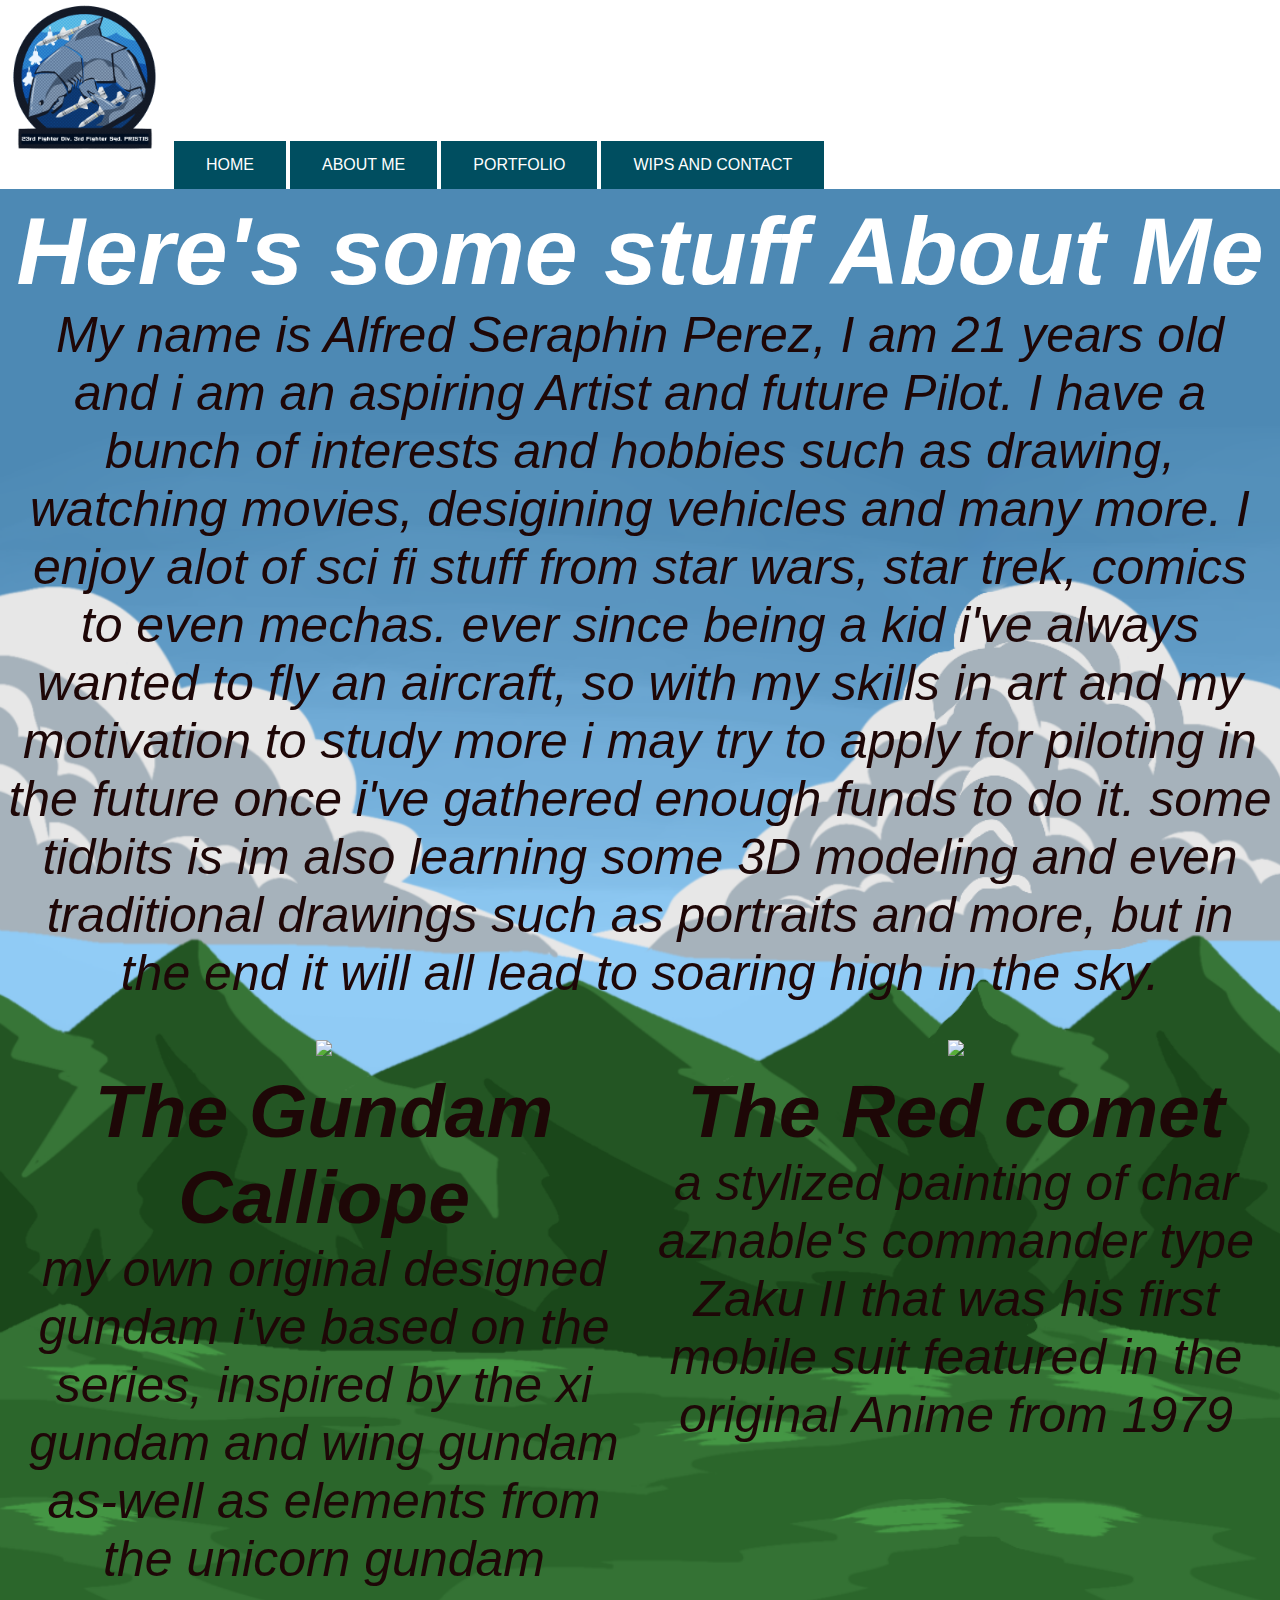
==== about.html @ b637560e "Portfolio" ====
<!DOCTYPE html>
<html>
    <head> 
        <meta charset="utf-8">
        <meta name="viewport" content="width=device-width initial-scale=1"> 
        <link rel="stylesheet" type="text/css" href="Cssportfolio.css">
  
    </head>
    <body>
        <img src="LoGo.png" width="170" height="auto">
     <a href="index.html">HOME</a>
     <a href="about.html">ABOUT ME</a> 
     <a href="portfolio.html">PORTFOLIO</a> 
     <a href="contact.html">WIPS AND CONTACT</a> 
        
    <!--About Me Page-->
<section class="ABOUT ME" id="ABOUT ME">
    <div class="row3"> 
        <h1> Here's some stuff About Me</h1>     
        <summary>
                My name is Alfred Seraphin Perez, I am 21 years old and i am an aspiring Artist and future Pilot. I have a bunch of interests and hobbies such as drawing, watching movies, desigining vehicles and many more. I enjoy alot of sci fi stuff from star wars, star trek, comics to even mechas. ever since being a kid i've always wanted to fly an aircraft, so with my skills in art and my motivation to study more i may try to apply for piloting in the future once i've gathered enough funds to do it. some tidbits is im also learning some 3D modeling and even traditional drawings such as portraits and more, but in the end it will all lead to soaring high in the sky.
            </summary>
                <div class="column3"><image src="GundamCalliope.png" width="auto" height="1200"> </image>
                    <h2> The Gundam Calliope </h2>
                    <p> my own original designed gundam i've based on the series, inspired by the xi gundam and wing gundam as-well as elements from the unicorn gundam</p>
                    
                </div>    
                    
                    <div class="column3"><image src="Zaku_II.png" width="auto" height="1200"></image>
                        <h2> The Red comet </h2>
                        <p> a stylized painting of char aznable's commander type Zaku II that was his first mobile suit featured in the original Anime from 1979 </p>
                        
                </div>
    </div>
        <!--put about me page here-->
    </section>
    </body>
---- Cssportfolio.css ----
*{ box-sizing: border-box;
    margin: 0;
    padding: 0;

}
a { background-color: #004e60; /* Green */
    border: none;
    color: white;
    padding: 15px 32px;
    text-align: center;
    text-decoration: none;
    display: inline-block;
    font-size: 16px;
    font-family: Verdana, Geneva, Tahoma, sans-serif;
}
h1 {font-family: Verdana, Geneva, Tahoma, sans-serif;
    font-size: 190%;
    color: rgb(255, 255, 255);
    
}

body {
        background-image:url(Shelter.png);
        background-size: cover;
}

ul {
    list-style-type: none;
    margin: 0px;
    padding: 0px;
  }
.row2 { margin: 8px, -12px;
    text-align: center;
    font-size: 25px;
    font-family: 'Trebuchet MS', 'Lucida Sans Unicode', 'Lucida Grande', 'Lucida Sans', Arial, sans-serif;
    color: #1e0707;
    background-image: url(sky2.png);
    background-size: cover;
}
.row2, .row2 > .column2 {padding: 8px; 
}

.column2 {float: center;
    width: 100%;
    
  }
.row2:after { content: " "; display: table; clear:both;
    }
.row3 { margin: 8px, -12px;
        text-align: center;
        font-size: 50px;
        font-style: italic;
        font-family: 'Trebuchet MS', 'Lucida Sans Unicode', 'Lucida Grande', 'Lucida Sans', Arial, sans-serif;
        color: #1e0707;
        background-image: url(mountains.png);
        background-size: cover;
    }
.row3, .row3 > .column3 {padding: 8px; 
    }
    
.column3 {float: left;
        width: 50%;
        
      }
.row3:after { content: " "; display: table; clear:both;
        }
.row {  margin: 8px, -16px; 
        text-align: center;
        font-size: large;
        font-family: 'Trebuchet MS', 'Lucida Sans Unicode', 'Lucida Grande', 'Lucida Sans', Arial, sans-serif;
        color: #ffffff;
        background-image:url(FFbackground.png);
        background-size: cover;
        }
.row, .row > .column {padding: 8px; 
}

.column {float: left;
    width: 25%;
    
  }
.column { cursor: pointer;
    transition: .01 ease;
  }
.column:hover {
    transform: scale(1.4);


}
#myImg {
    border-radius: 5px;
    cursor: pointer;
    transition: 0.3s;
  }
  
  #myImg:hover {opacity: 0.7;}
  
  /* The Modal (background) */
  .modal {
    display: none; /* Hidden by default */
    position: fixed; /* Stay in place */
    z-index: 1; /* Sit on top */
    padding-top: 100px; /* Location of the box */
    left: 0;
    top: 0;
    width: 100%; /* Full width */
    height: 100%; /* Full height */
    overflow: auto; /* Enable scroll if needed */
    background-color: rgb(0,0,0); /* Fallback color */
    background-color: rgba(0,0,0,0.9); /* Black w/ opacity */
  }
  
  /* Modal Content (image) */
  .modal-content {
    margin: auto;
    display: block;
    width: 80%;
    max-width: 700px;
  }
  
  /* Caption of Modal Image */
  #caption {
    margin: auto;
    display: block;
    width: 80%;
    max-width: 700px;
    text-align: center;
    color: #ccc;
    padding: 10px 0;
    height: 150px;
  }
  
  /* Add Animation */
  .modal-content, #caption {  
    animation-name: zoom;
    animation-duration: 0.6s;
  }
  
  @keyframes zoom {
    from {transform: scale(0.1)} 
    to {transform: scale(1)}
  }
  
  /* The Close Button */
  .close {
    position: absolute;
    top: 15px;
    right: 35px;
    color: #f1f1f1;
    font-size: 40px;
    font-weight: bold;
    transition: 0.3s;
  }
  
  .close:hover,
  .close:focus {
    color: #bbb;
    text-decoration: none;
    cursor: pointer;
}
/* 100% Image Width on Smaller Screens */
@media only screen and (max-width: 700px){
} .modal-content {
      width: 100%;
    }
 
    .row:after { content: " "; display: table; clear:both;


}

@media screen and (max-width: 900px){.column {
    width: 50%;
}
    
}
@media screen and (max-width: 600px){.column {
    width: 100%;
}
    
}
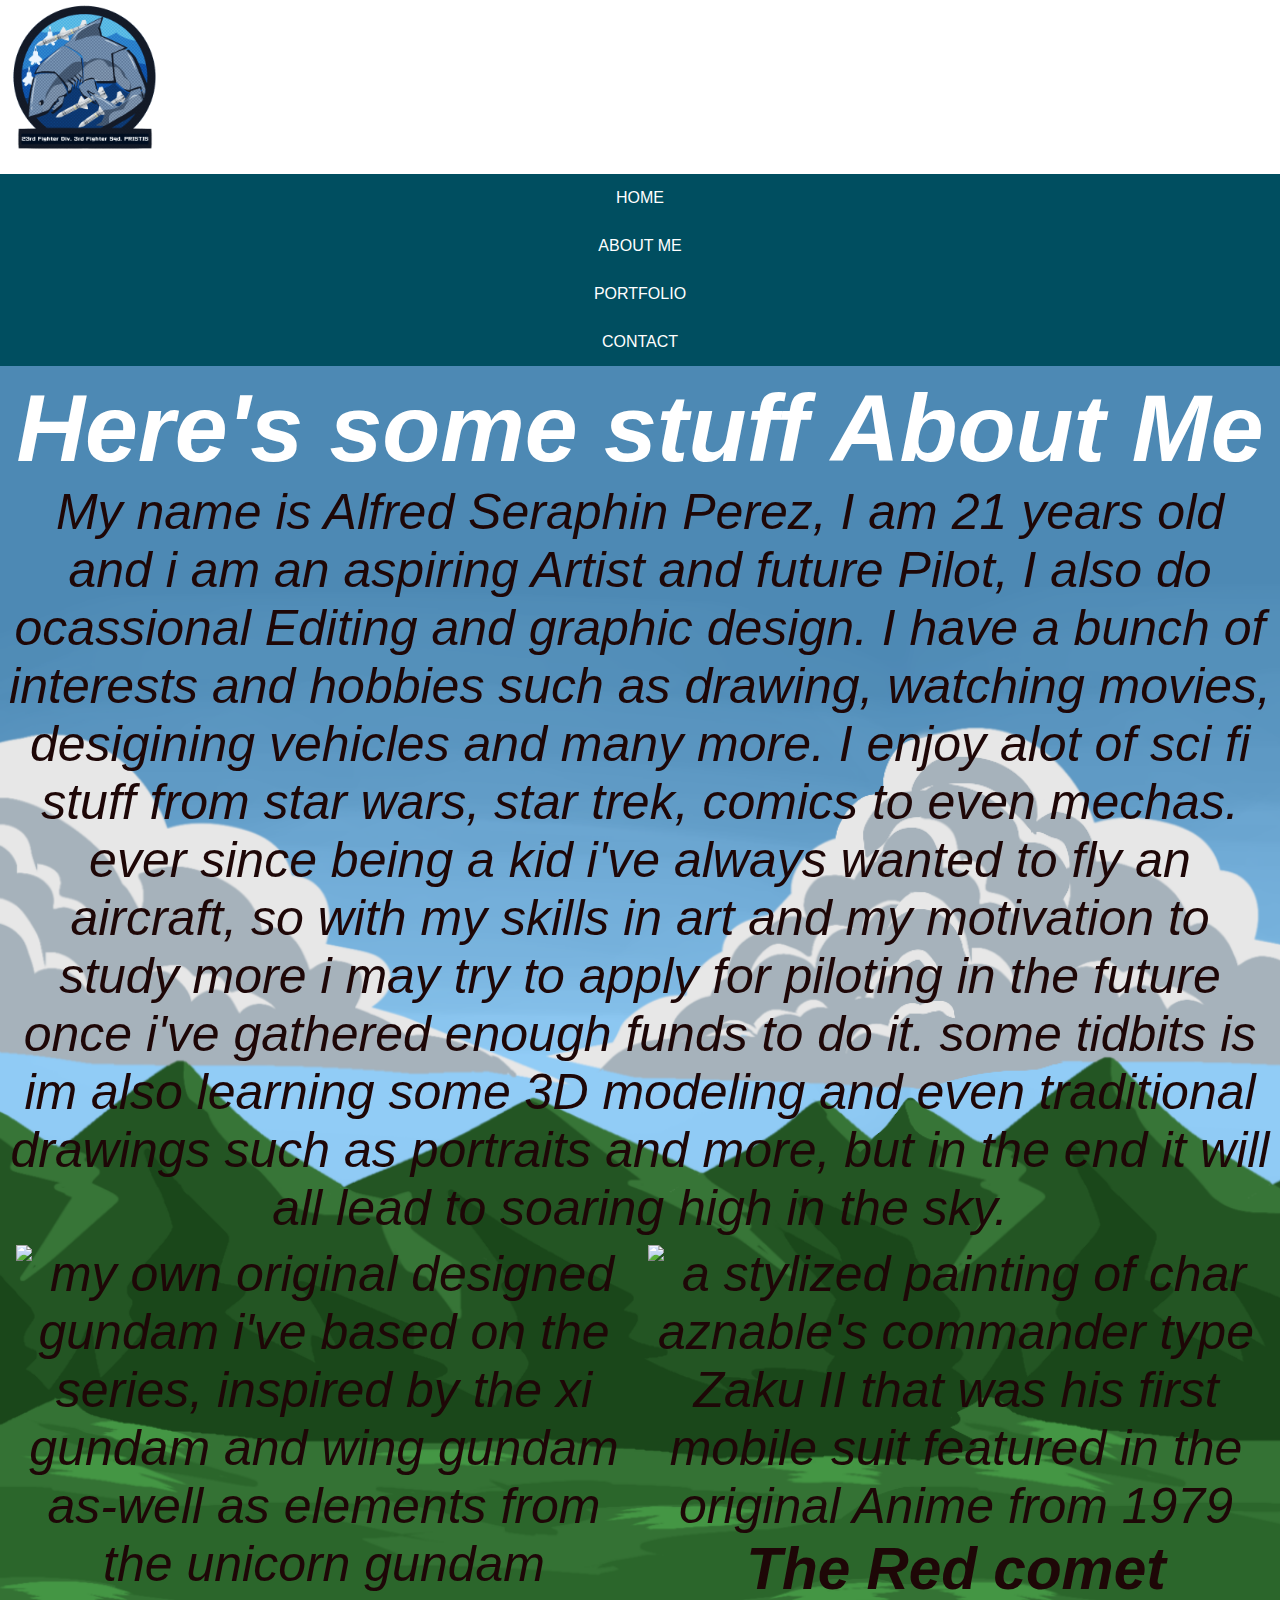
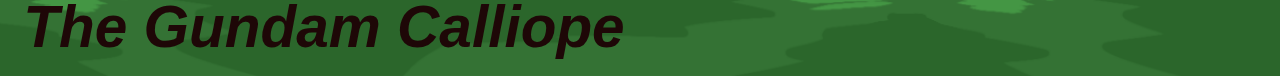
==== commit 5ea601b1: "modified" ====
--- a/about.html
+++ b/about.html
@@ -2,7 +2,7 @@
 <html>
     <head> 
         <meta charset="utf-8">
-        <meta name="viewport" content="width=device-width initial-scale=1"> 
+        <meta name="viewport" content="width=device-width initial-scale=1.0">  
         <link rel="stylesheet" type="text/css" href="Cssportfolio.css">
   
     </head>
@@ -11,26 +11,29 @@
      <a href="index.html">HOME</a>
      <a href="about.html">ABOUT ME</a> 
      <a href="portfolio.html">PORTFOLIO</a> 
-     <a href="contact.html">WIPS AND CONTACT</a> 
+     <a href="contact.html">CONTACT</a> 
         
     <!--About Me Page-->
 <section class="ABOUT ME" id="ABOUT ME">
     <div class="row3"> 
         <h1> Here's some stuff About Me</h1>     
-        <summary>
-                My name is Alfred Seraphin Perez, I am 21 years old and i am an aspiring Artist and future Pilot. I have a bunch of interests and hobbies such as drawing, watching movies, desigining vehicles and many more. I enjoy alot of sci fi stuff from star wars, star trek, comics to even mechas. ever since being a kid i've always wanted to fly an aircraft, so with my skills in art and my motivation to study more i may try to apply for piloting in the future once i've gathered enough funds to do it. some tidbits is im also learning some 3D modeling and even traditional drawings such as portraits and more, but in the end it will all lead to soaring high in the sky.
+        <summary style="font-size: 100%;">
+                My name is Alfred Seraphin Perez, I am 21 years old and i am an aspiring Artist and future Pilot, I also do ocassional Editing and graphic design. I have a bunch of interests and hobbies such as drawing, watching movies, desigining vehicles and many more. I enjoy alot of sci fi stuff from star wars, star trek, comics to even mechas. ever since being a kid i've always wanted to fly an aircraft, so with my skills in art and my motivation to study more i may try to apply for piloting in the future once i've gathered enough funds to do it. some tidbits is im also learning some 3D modeling and even traditional drawings such as portraits and more, but in the end it will all lead to soaring high in the sky.
             </summary>
-                <div class="column3"><image src="GundamCalliope.png" width="auto" height="1200"> </image>
-                    <h2> The Gundam Calliope </h2>
-                    <p> my own original designed gundam i've based on the series, inspired by the xi gundam and wing gundam as-well as elements from the unicorn gundam</p>
+                <div class="column3"><img class="myImg3" image src="GundamCalliope.png" alt="my own original designed gundam i've based on the series, inspired by the xi gundam and wing gundam as-well as elements from the unicorn gundam" style="width:100%;"> </image>
+                    <h3> The Gundam Calliope </h3>
                     
                 </div>    
                     
-                    <div class="column3"><image src="Zaku_II.png" width="auto" height="1200"></image>
-                        <h2> The Red comet </h2>
-                        <p> a stylized painting of char aznable's commander type Zaku II that was his first mobile suit featured in the original Anime from 1979 </p>
-                        
-                </div>
+                    <div class="column3"><img class="myImg3" image src="Zaku_II.png" alt="a stylized painting of char aznable's commander type Zaku II that was his first mobile suit featured in the original Anime from 1979" style="width:100%;"></image>
+                        <h3> The Red comet </h3>                       
+                        <div id="myModal" class="modal">
+                            <span class="close">&times;</span>
+                            <img class="modal-content" id="img01">
+                            <div id="caption"></div>
+                    </div>
+                
+                <script src="Javaforportfolio.js"></script>
     </div>
         <!--put about me page here-->
     </section>
--- a/Cssportfolio.css
+++ b/Cssportfolio.css
@@ -12,6 +12,7 @@
     display: inline-block;
     font-size: 16px;
     font-family: Verdana, Geneva, Tahoma, sans-serif;
+    width: 100%;
 }
 h1 {font-family: Verdana, Geneva, Tahoma, sans-serif;
     font-size: 190%;
@@ -36,6 +37,7 @@
     color: #1e0707;
     background-image: url(sky2.png);
     background-size: cover;
+    width: 100%;
 }
 .row2, .row2 > .column2 {padding: 8px; 
 }
@@ -54,14 +56,23 @@
         color: #1e0707;
         background-image: url(mountains.png);
         background-size: cover;
+        width: 100%;
     }
 .row3, .row3 > .column3 {padding: 8px; 
     }
     
 .column3 {float: left;
         width: 50%;
+        padding: 20px;
         
       }
+      .column3 { cursor: pointer;
+        transition: .01 ease;
+      }
+    .column3:hover {
+        transform: scale(1.01);
+    }
+
 .row3:after { content: " "; display: table; clear:both;
         }
 .row {  margin: 8px, -16px; 
@@ -72,18 +83,32 @@
         background-image:url(FFbackground.png);
         background-size: cover;
         }
-.row, .row > .column {padding: 8px; 
-}
-
-.column {float: left;
+.row, .row > .gallery {padding: 8px; 
+}
+.row{
+  display: -ms-flexbox; /* IE10 */
+  display: flex;
+  -ms-flex-wrap: wrap; /* IE10 */
+  flex-wrap: wrap;
+  padding: 0 4px;
+}
+.column img {
+  margin-top: 8px;
+  vertical-align: middle;
+  width: 100%;
+}
+
+.column {-ms-flex: 25%; /* IE10 */
+  flex: 25%;
     width: 25%;
+    padding: 15px;
     
   }
 .column { cursor: pointer;
     transition: .01 ease;
   }
 .column:hover {
-    transform: scale(1.4);
+    opacity: 80%;
 
 
 }
@@ -166,7 +191,6 @@
  
     .row:after { content: " "; display: table; clear:both;
 
-
 }
 
 @media screen and (max-width: 900px){.column {
@@ -177,5 +201,22 @@
 @media screen and (max-width: 600px){.column {
     width: 100%;
 }
-    
-}
+/* Responsive layout - makes a two column-layout instead of four columns */
+@media screen and (max-width: 800px) {
+  .column {
+    -ms-flex: 50%;
+    flex: 50%;
+    max-width: 50%;
+  }
+}
+
+/* Responsive layout - makes the two columns stack on top of each other instead of next to each other */
+@media screen and (max-width: 600px) {
+  .column {
+    -ms-flex: 100%;
+    flex: 100%;
+    max-width: 100%;
+  }
+} 
+}
+
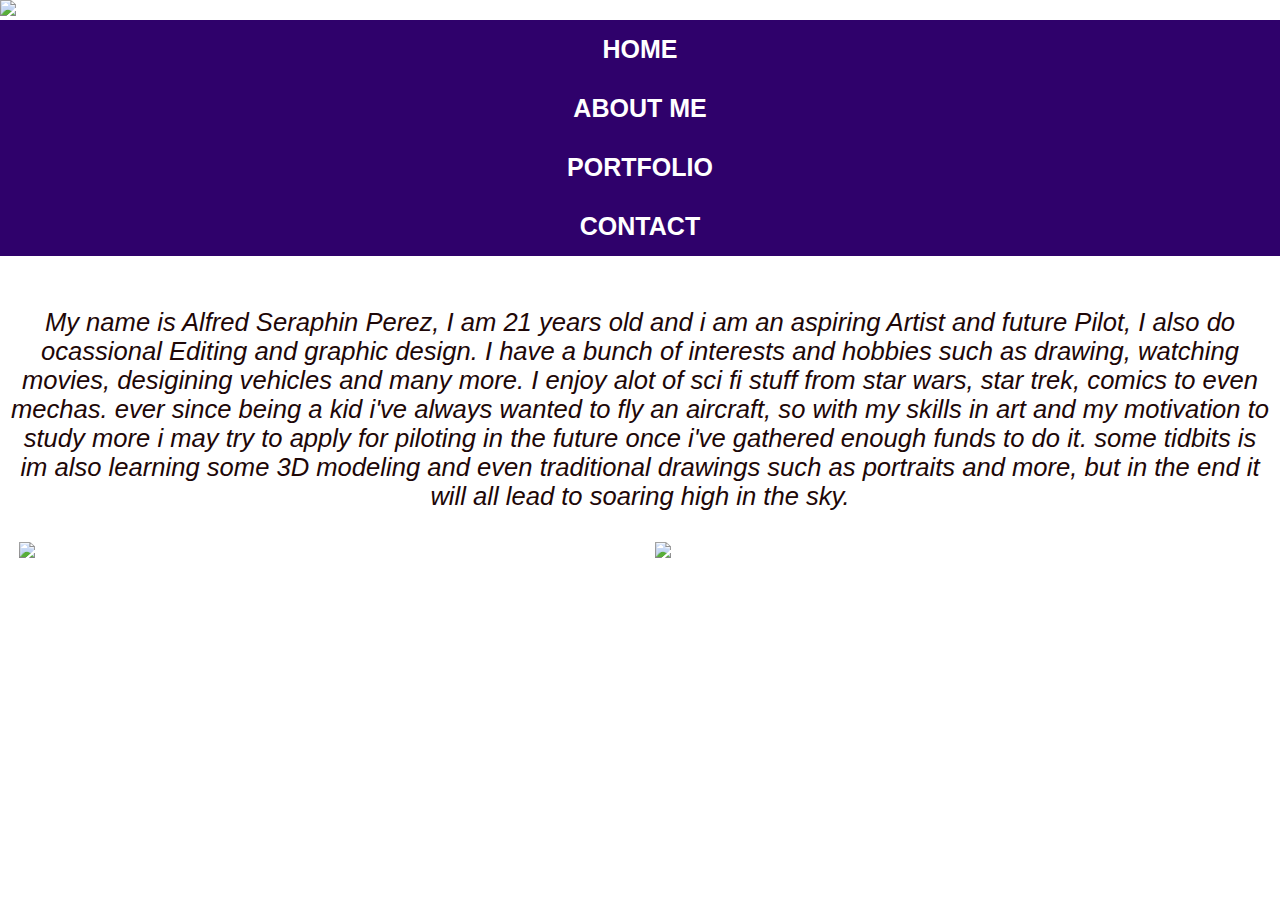
==== commit 4d6e87bf: "update 2" ====
--- a/about.html
+++ b/about.html
@@ -14,26 +14,31 @@
      <a href="contact.html">CONTACT</a> 
         
     <!--About Me Page-->
-<section class="ABOUT ME" id="ABOUT ME">
-    <div class="row3"> 
-        <h1> Here's some stuff About Me</h1>     
-        <summary style="font-size: 100%;">
+<section  class="ABOUT ME" id="ABOUT ME">
+    <div class="row3"><h1 style="font-size:3vw;"> Here's some stuff About Me</h1>     
+        <summary style="font-size:2vw;">
                 My name is Alfred Seraphin Perez, I am 21 years old and i am an aspiring Artist and future Pilot, I also do ocassional Editing and graphic design. I have a bunch of interests and hobbies such as drawing, watching movies, desigining vehicles and many more. I enjoy alot of sci fi stuff from star wars, star trek, comics to even mechas. ever since being a kid i've always wanted to fly an aircraft, so with my skills in art and my motivation to study more i may try to apply for piloting in the future once i've gathered enough funds to do it. some tidbits is im also learning some 3D modeling and even traditional drawings such as portraits and more, but in the end it will all lead to soaring high in the sky.
             </summary>
-                <div class="column3"><img class="myImg3" image src="GundamCalliope.png" alt="my own original designed gundam i've based on the series, inspired by the xi gundam and wing gundam as-well as elements from the unicorn gundam" style="width:100%;"> </image>
-                    <h3> The Gundam Calliope </h3>
+        </div>
+    
+    <div class="row"> 
+        
+                <div class="column"><img class="myImg" image src="GundamCalliope.png" alt="my own original designed gundam i've based on the series, inspired by the xi gundam and wing gundam as-well as elements from the unicorn gundam." style="width:100%;"> </image>
+                    <h3 style="font-size:2vw;"> The Gundam Calliope </h3>
+                   
                     
                 </div>    
                     
-                    <div class="column3"><img class="myImg3" image src="Zaku_II.png" alt="a stylized painting of char aznable's commander type Zaku II that was his first mobile suit featured in the original Anime from 1979" style="width:100%;"></image>
-                        <h3> The Red comet </h3>                       
-                        <div id="myModal" class="modal">
-                            <span class="close">&times;</span>
-                            <img class="modal-content" id="img01">
-                            <div id="caption"></div>
-                    </div>
-                
-                <script src="Javaforportfolio.js"></script>
+                    <div class="column"><img class="myImg" image src="Zaku_II.png" alt="a stylized painting of char aznable's commander type Zaku II that was his first mobile suit featured in the original Anime from 1979." style="width:100%;"></image>
+                        <h3 style="font-size:2vw;"> The Red comet </h3>
+                        
+                    </div>                       
+                    <div id="myModal" class="modal">
+                        <span class="close">&times;</span>
+                        <img class="modal-content" id="img01">
+                        <div id="caption"></div>
+                      <script src="Javaforportfolio.js"></script>
+            </div>
     </div>
         <!--put about me page here-->
     </section>
--- a/Cssportfolio.css
+++ b/Cssportfolio.css
@@ -3,16 +3,17 @@
     padding: 0;
 
 }
-a { background-color: #004e60; /* Green */
+a { background-color: #2f016b; /* Green */
     border: none;
     color: white;
     padding: 15px 32px;
     text-align: center;
     text-decoration: none;
     display: inline-block;
-    font-size: 16px;
+    font-size: 25px;
     font-family: Verdana, Geneva, Tahoma, sans-serif;
     width: 100%;
+    font-weight: bolder;
 }
 h1 {font-family: Verdana, Geneva, Tahoma, sans-serif;
     font-size: 190%;
@@ -24,7 +25,12 @@
         background-image:url(Shelter.png);
         background-size: cover;
 }
-
+a { cursor: pointer;
+  transition: .01 ease;
+}
+a:hover {
+  opacity: 70%;
+}
 ul {
     list-style-type: none;
     margin: 0px;
@@ -70,9 +76,8 @@
         transition: .01 ease;
       }
     .column3:hover {
-        transform: scale(1.01);
-    }
-
+        opacity: 90%;
+    }
 .row3:after { content: " "; display: table; clear:both;
         }
 .row {  margin: 8px, -16px; 
@@ -104,10 +109,10 @@
     padding: 15px;
     
   }
-.column { cursor: pointer;
+.column img { cursor: pointer;
     transition: .01 ease;
   }
-.column:hover {
+.column img:hover {
     opacity: 80%;
 
 
@@ -140,7 +145,7 @@
     margin: auto;
     display: block;
     width: 80%;
-    max-width: 700px;
+    max-width: 1500px;
   }
   
   /* Caption of Modal Image */
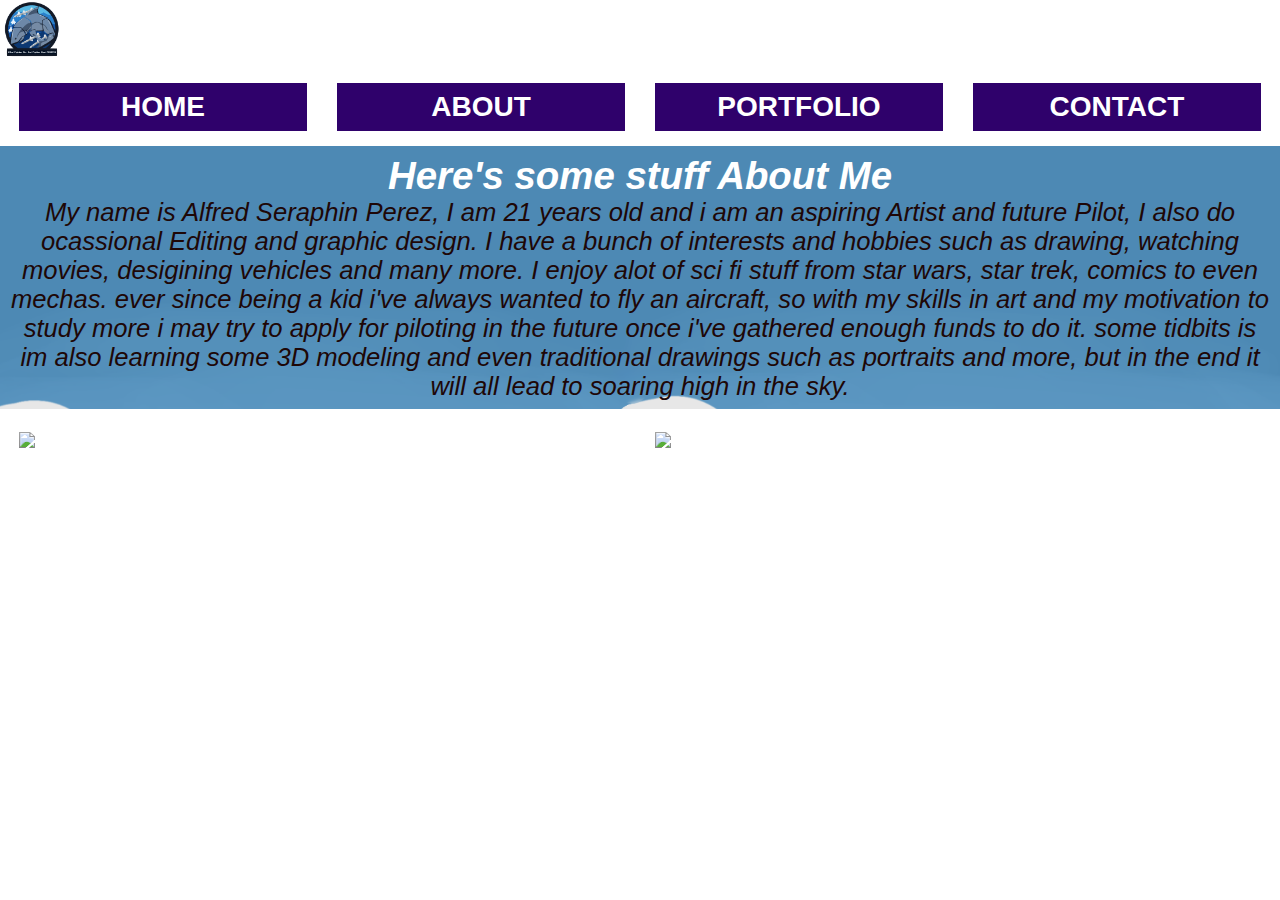
==== commit d712fe7e: "update fix" ====
--- a/about.html
+++ b/about.html
@@ -4,14 +4,20 @@
         <meta charset="utf-8">
         <meta name="viewport" content="width=device-width initial-scale=1.0">  
         <link rel="stylesheet" type="text/css" href="Cssportfolio.css">
-  
+        <img src="LoGo.png" style="width:5%;">
+        <audio id="player" controls autoplay loop>
+            <source src="BreakingDimensions.mp3" type="audio/mp3">
+            <source src="BreakingDimensions.ogg" type="audio/ogg">
+        </audio>
     </head>
     <body>
-        <img src="LoGo.png" width="170" height="auto">
-     <a href="index.html">HOME</a>
-     <a href="about.html">ABOUT ME</a> 
-     <a href="portfolio.html">PORTFOLIO</a> 
-     <a href="contact.html">CONTACT</a> 
+        
+        <div class="row">
+            <div class="column" ><a href="index.html">HOME</a></div>
+            <div class="column"><a href="about.html">ABOUT</a></div> 
+            <div class="column"><a href="portfolio.html">PORTFOLIO</a> </div>
+            <div class="column"><a href="contact.html">CONTACT</a> </div>
+       </div> 
         
     <!--About Me Page-->
 <section  class="ABOUT ME" id="ABOUT ME">
--- a/Cssportfolio.css
+++ b/Cssportfolio.css
@@ -1,16 +1,18 @@
 *{ box-sizing: border-box;
     margin: 0;
     padding: 0;
-
-}
+}
+
+
+
 a { background-color: #2f016b; /* Green */
     border: none;
     color: white;
-    padding: 15px 32px;
+    padding: 8px 8px;
     text-align: center;
     text-decoration: none;
     display: inline-block;
-    font-size: 25px;
+    font-size: 28px;
     font-family: Verdana, Geneva, Tahoma, sans-serif;
     width: 100%;
     font-weight: bolder;
@@ -22,7 +24,7 @@
 }
 
 body {
-        background-image:url(Shelter.png);
+        background-image:url(FFbackground.png);
         background-size: cover;
 }
 a { cursor: pointer;
@@ -198,14 +200,7 @@
 
 }
 
-@media screen and (max-width: 900px){.column {
-    width: 50%;
-}
-    
-}
-@media screen and (max-width: 600px){.column {
-    width: 100%;
-}
+
 /* Responsive layout - makes a two column-layout instead of four columns */
 @media screen and (max-width: 800px) {
   .column {
@@ -223,5 +218,8 @@
     max-width: 100%;
   }
 } 
-}
-
+
+
+audio::-webkit-media-controls {
+  display: none;
+}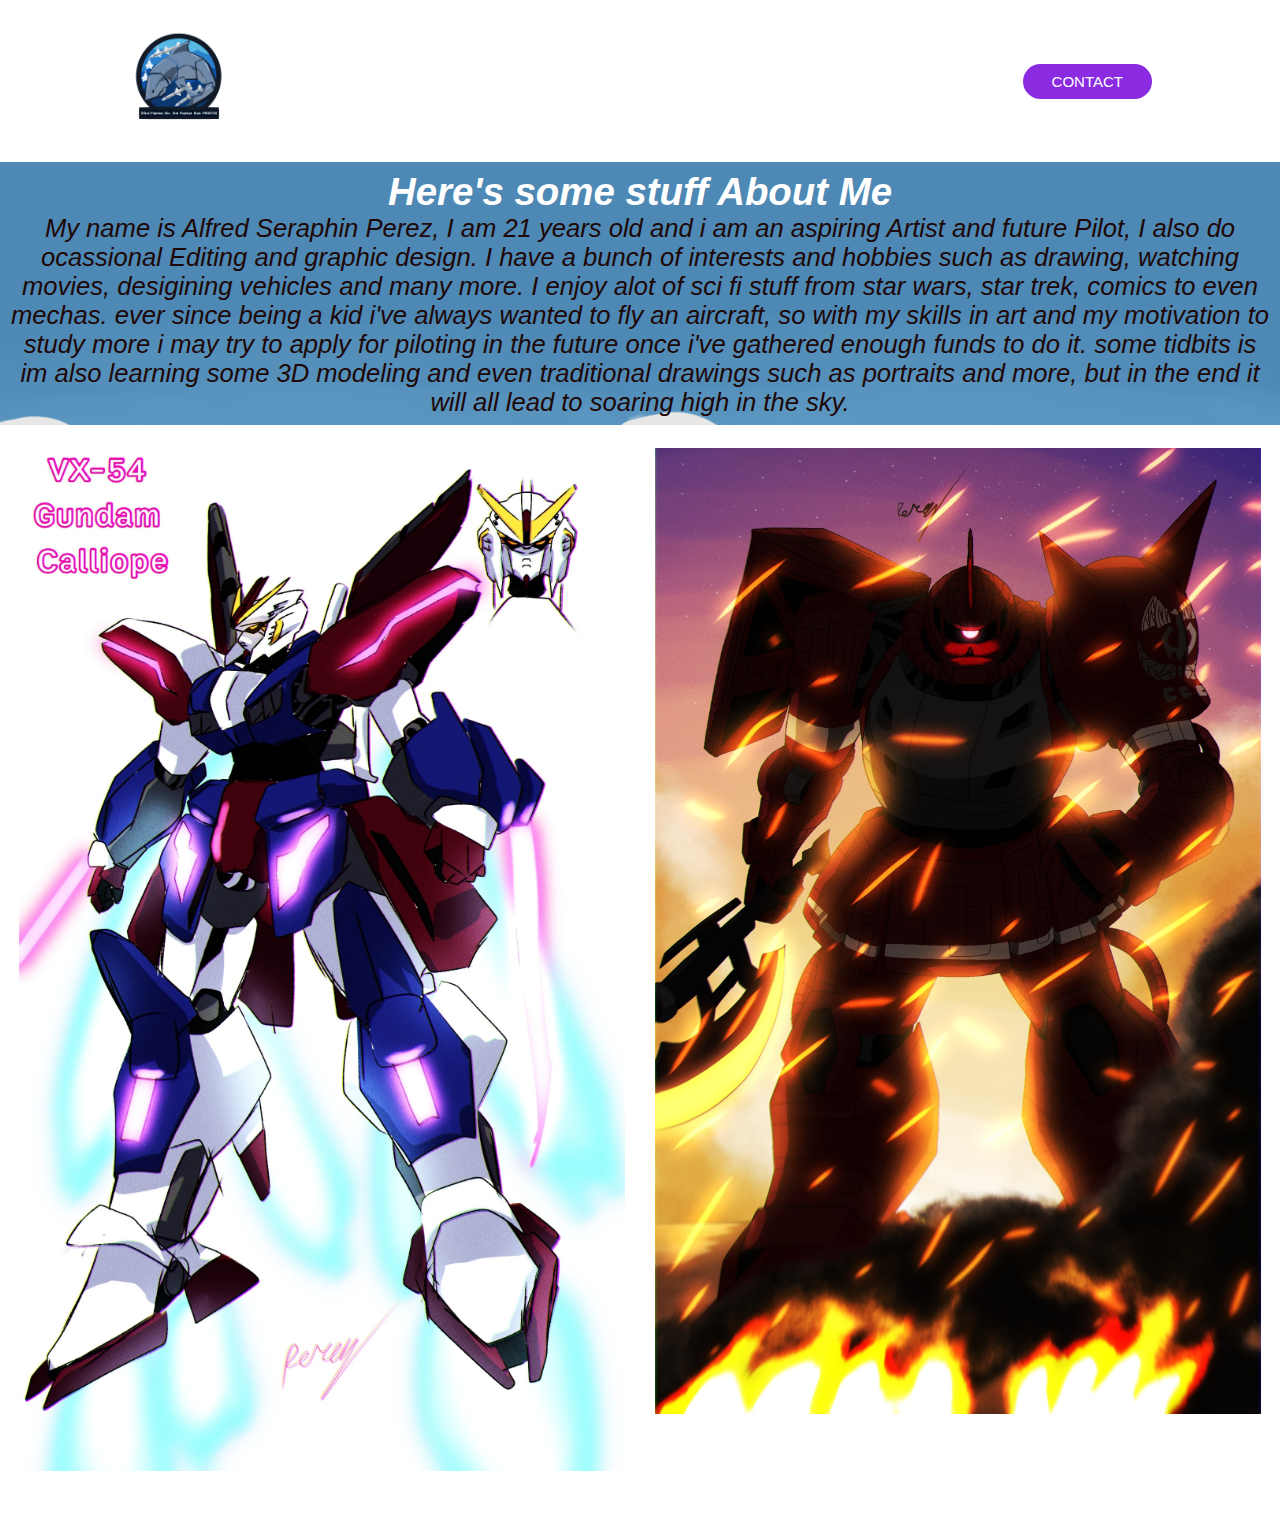
==== commit 8ad6f28a: "remake complete" ====
--- a/about.html
+++ b/about.html
@@ -2,22 +2,31 @@
 <html>
     <head> 
         <meta charset="utf-8">
-        <meta name="viewport" content="width=device-width initial-scale=1.0">  
+        <meta name="viewport" content="width=device-width initial-scale=1.0"> 
         <link rel="stylesheet" type="text/css" href="Cssportfolio.css">
-        <img src="LoGo.png" style="width:5%;">
-        <audio id="player" controls autoplay loop>
+        <script src="Javaforportfolio.js"></script>
+        
+        
+        <audio id="player" autoplay loop>
             <source src="BreakingDimensions.mp3" type="audio/mp3">
             <source src="BreakingDimensions.ogg" type="audio/ogg">
         </audio>
     </head>
+     <!-- navagator logo, content, Title, topic-->
+       
     <body>
+        <header>
+            <img class="Logo" img src="LoGo.png" style="width:10%;" alt="Logo">
+            <nav>
+            <ul class="topnav">
+            <li><a href="index.html">HOME</a></li>
+            <li><a href="about.html">ABOUT</a></li>
+            <li><a href="portfolio.html">PORTFOLIO</a> </li>
+             </ul>
+        </nav>
+            <a class="cta" href="contact.html"><button>CONTACT</button></a>
         
-        <div class="row">
-            <div class="column" ><a href="index.html">HOME</a></div>
-            <div class="column"><a href="about.html">ABOUT</a></div> 
-            <div class="column"><a href="portfolio.html">PORTFOLIO</a> </div>
-            <div class="column"><a href="contact.html">CONTACT</a> </div>
-       </div> 
+        </header>
         
     <!--About Me Page-->
 <section  class="ABOUT ME" id="ABOUT ME">
@@ -29,13 +38,13 @@
     
     <div class="row"> 
         
-                <div class="column"><img class="myImg" image src="GundamCalliope.png" alt="my own original designed gundam i've based on the series, inspired by the xi gundam and wing gundam as-well as elements from the unicorn gundam." style="width:100%;"> </image>
+                <div class="column"><img class="myImg" image src="GundamCalliope.jpg" alt="my own original designed gundam i've based on the series, inspired by the xi gundam and wing gundam as-well as elements from the unicorn gundam." style="width:100%;"> </image>
                     <h3 style="font-size:2vw;"> The Gundam Calliope </h3>
                    
                     
                 </div>    
                     
-                    <div class="column"><img class="myImg" image src="Zaku_II.png" alt="a stylized painting of char aznable's commander type Zaku II that was his first mobile suit featured in the original Anime from 1979." style="width:100%;"></image>
+                    <div class="column"><img class="myImg" image src="Zaku_II.jpg" alt="a stylized painting of char aznable's commander type Zaku II that was his first mobile suit featured in the original Anime from 1979." style="width:100%;"></image>
                         <h3 style="font-size:2vw;"> The Red comet </h3>
                         
                     </div>                       
--- a/Cssportfolio.css
+++ b/Cssportfolio.css
@@ -5,18 +5,7 @@
 
 
 
-a { background-color: #2f016b; /* Green */
-    border: none;
-    color: white;
-    padding: 8px 8px;
-    text-align: center;
-    text-decoration: none;
-    display: inline-block;
-    font-size: 28px;
-    font-family: Verdana, Geneva, Tahoma, sans-serif;
-    width: 100%;
-    font-weight: bolder;
-}
+    
 h1 {font-family: Verdana, Geneva, Tahoma, sans-serif;
     font-size: 190%;
     color: rgb(255, 255, 255);
@@ -28,7 +17,7 @@
         background-size: cover;
 }
 a { cursor: pointer;
-  transition: .01 ease;
+  transition: all 0.3 ease;
 }
 a:hover {
   opacity: 70%;
@@ -38,6 +27,63 @@
     margin: 0px;
     padding: 0px;
   }
+/* Top NaV*/
+  li, a, button {
+    color: #ffffff;
+    border: none;
+    font-size: 15px;
+    font-family: Verdana, Geneva, Tahoma, sans-serif;
+    text-decoration: none;
+  }
+header{
+  display: flex;
+  justify-content: flex-end;
+  align-items: center;
+  padding: 30px 10%;
+}
+.Logo {
+  cursor: pointer;
+  transition: .03 ease;
+  margin-right: auto;
+}
+.topnav {
+  list-style: none;
+
+}
+.topnav li {
+  display: inline-block;
+  padding: 0px 20px;
+}
+
+.topnav li a {
+  transition: all 0.3s ease 0s;
+}
+.topnav li a:hover {
+  color: #1972f8;
+}
+/*for a better stacking of the icons*/
+@media screen and (max-width: 800px) {
+  .li {
+    -ms-flex: 30%;
+    flex: 30%;
+    max-width: 30%;
+  }
+}
+
+button{
+  margin-left: 20px;
+  padding: 9px 29px;
+  background-color: blueviolet;
+  border: none;
+  border-radius: 50px;
+  cursor: pointer;
+  transition: all 0.3s ease 0;
+}
+button:hover {
+  background-color: rgb(93, 38, 245);
+}
+
+/* ROWS and columns*/
 .row2 { margin: 8px, -12px;
     text-align: center;
     font-size: 25px;
@@ -47,7 +93,21 @@
     background-size: cover;
     width: 100%;
 }
-.row2, .row2 > .column2 {padding: 8px; 
+.row2, .row2 > .column2 {padding: 8px;
+  animation: fadeInAnimation ease 3s;
+            animation-iteration-count: 1;
+            animation-fill-mode: forwards;
+        }
+
+        @keyframes fadeInAnimation {
+            0% {
+                opacity: 0;
+            }
+
+            100% {
+                opacity: 1;
+            }
+         
 }
 
 .column2 {float: center;
@@ -67,7 +127,21 @@
         width: 100%;
     }
 .row3, .row3 > .column3 {padding: 8px; 
-    }
+  animation: fadeInAnimation ease 3s;
+  animation-iteration-count: 1;
+  animation-fill-mode: forwards;
+}
+
+@keyframes fadeInAnimation {
+  0% {
+      opacity: 0;
+  }
+
+  100% {
+      opacity: 1;
+  }
+   
+}
     
 .column3 {float: left;
         width: 50%;
@@ -91,6 +165,20 @@
         background-size: cover;
         }
 .row, .row > .gallery {padding: 8px; 
+  animation: fadeInAnimation ease 1.3s;
+  animation-iteration-count: 1;
+  animation-fill-mode: forwards;
+}
+
+@keyframes fadeInAnimation {
+  0% {
+      opacity: 0;
+  }
+
+  100% {
+      opacity: 1;
+  }
+
 }
 .row{
   display: -ms-flexbox; /* IE10 */
@@ -112,7 +200,7 @@
     
   }
 .column img { cursor: pointer;
-    transition: .01 ease;
+    transition: all 0.5 ease 0s;
   }
 .column img:hover {
     opacity: 80%;
@@ -220,6 +308,3 @@
 } 
 
 
-audio::-webkit-media-controls {
-  display: none;
-}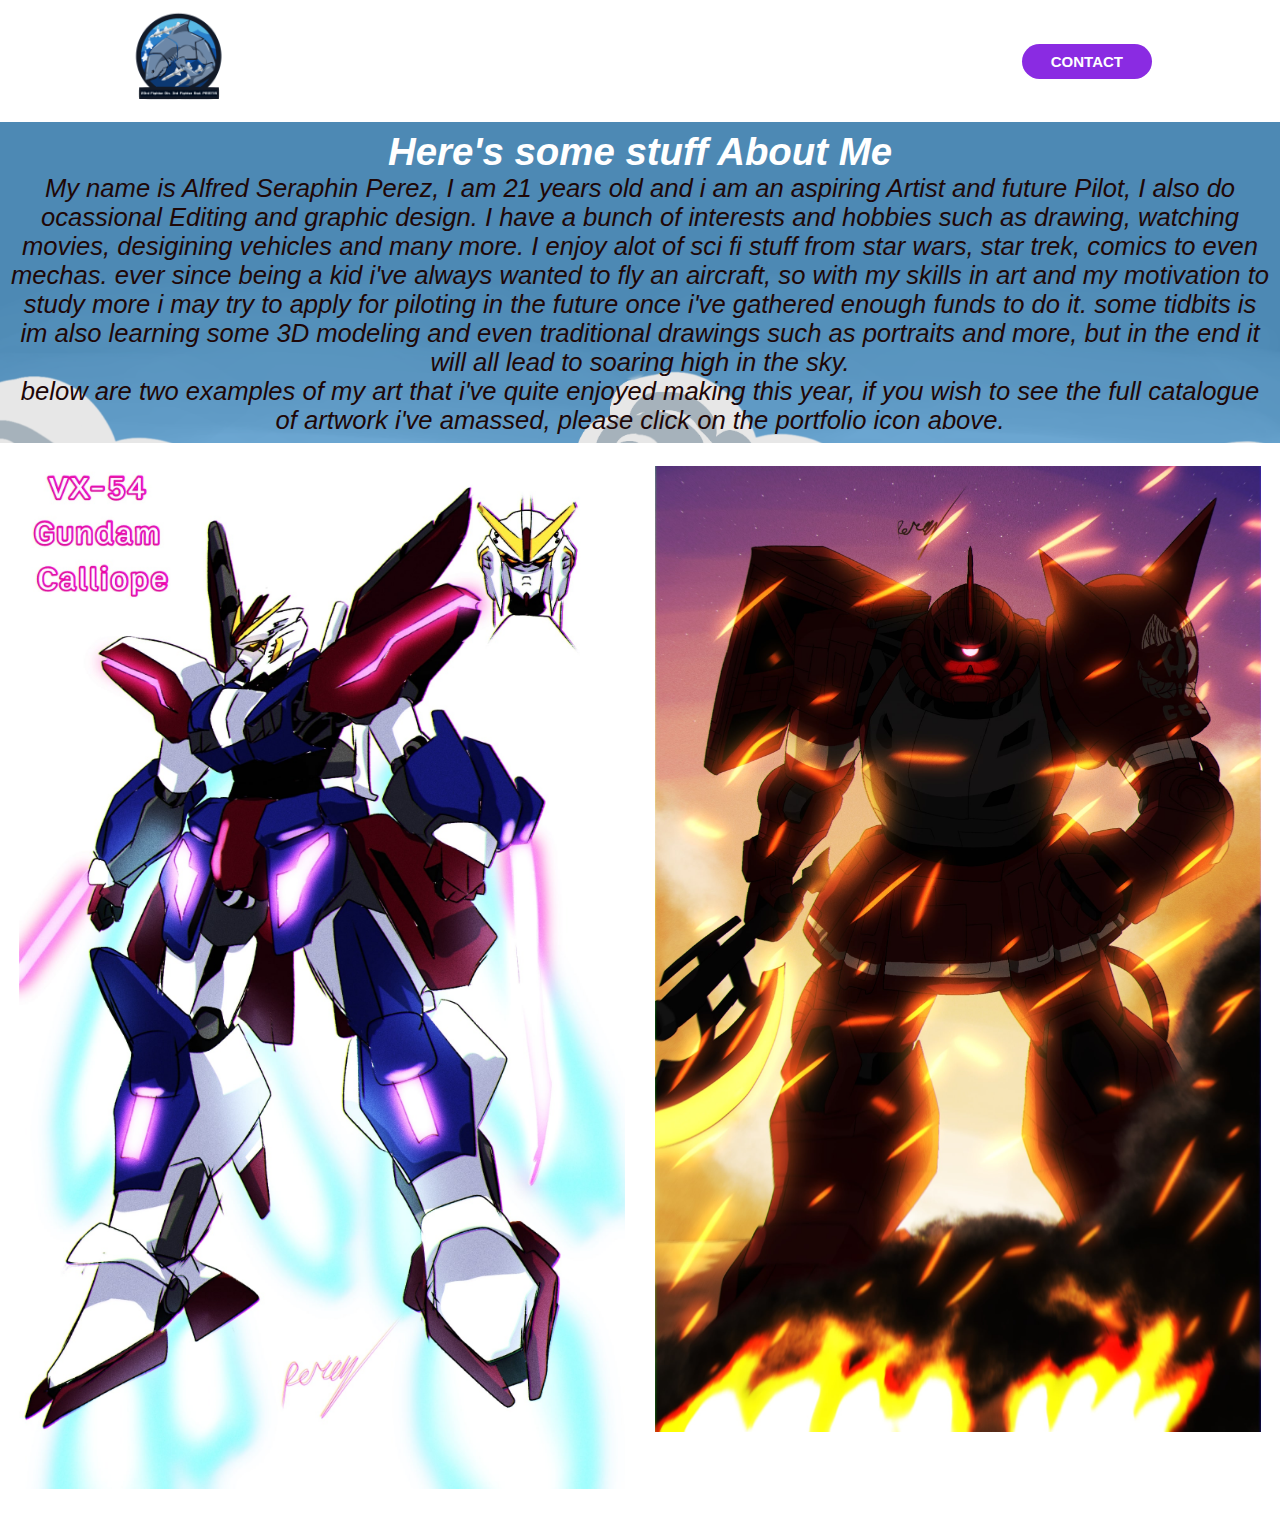
==== commit e540598a: "final update for now" ====
--- a/about.html
+++ b/about.html
@@ -34,6 +34,9 @@
         <summary style="font-size:2vw;">
                 My name is Alfred Seraphin Perez, I am 21 years old and i am an aspiring Artist and future Pilot, I also do ocassional Editing and graphic design. I have a bunch of interests and hobbies such as drawing, watching movies, desigining vehicles and many more. I enjoy alot of sci fi stuff from star wars, star trek, comics to even mechas. ever since being a kid i've always wanted to fly an aircraft, so with my skills in art and my motivation to study more i may try to apply for piloting in the future once i've gathered enough funds to do it. some tidbits is im also learning some 3D modeling and even traditional drawings such as portraits and more, but in the end it will all lead to soaring high in the sky.
             </summary>
+            <summary style="font-size:2vw;">
+                below are two examples of my art that i've quite enjoyed making this year, if you wish to see the full catalogue of artwork i've amassed, please click on the portfolio icon above.
+            </summary>
         </div>
     
     <div class="row"> 
--- a/Cssportfolio.css
+++ b/Cssportfolio.css
@@ -34,21 +34,24 @@
     font-size: 15px;
     font-family: Verdana, Geneva, Tahoma, sans-serif;
     text-decoration: none;
+    font-weight: bold;
   }
 header{
   display: flex;
-  justify-content: flex-end;
+  justify-content: center;
   align-items: center;
-  padding: 30px 10%;
+  padding: 10px 10%;
 }
 .Logo {
   cursor: pointer;
   transition: .03 ease;
   margin-right: auto;
+  display: flex;
+  min-width: 74px;
 }
 .topnav {
   list-style: none;
-
+  
 }
 .topnav li {
   display: inline-block;
@@ -57,16 +60,17 @@
 
 .topnav li a {
   transition: all 0.3s ease 0s;
+  display: flex;
+  
 }
 .topnav li a:hover {
   color: #1972f8;
 }
 /*for a better stacking of the icons*/
-@media screen and (max-width: 800px) {
-  .li {
-    -ms-flex: 30%;
-    flex: 30%;
-    max-width: 30%;
+@media screen and (max-width: 740px) {
+  .topnav {
+    display: flex;
+  flex-direction: column;
   }
 }
 
